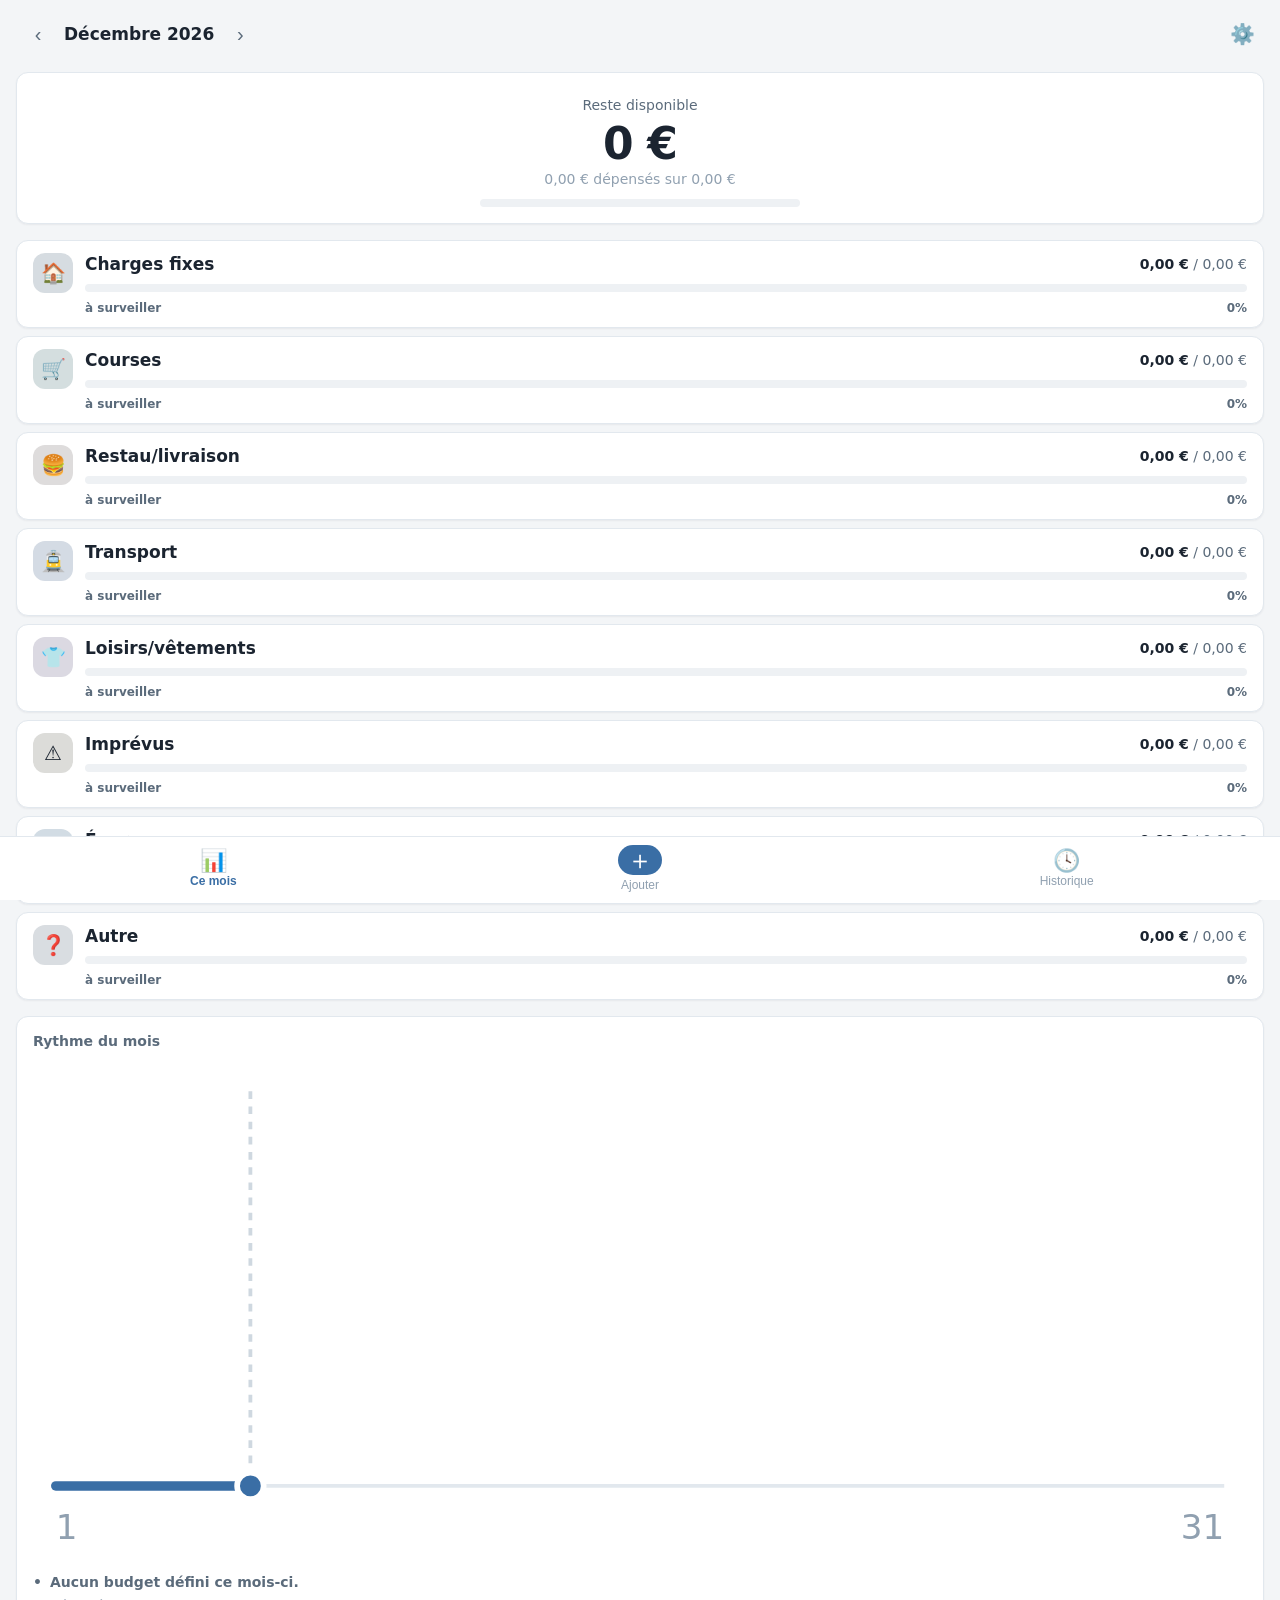
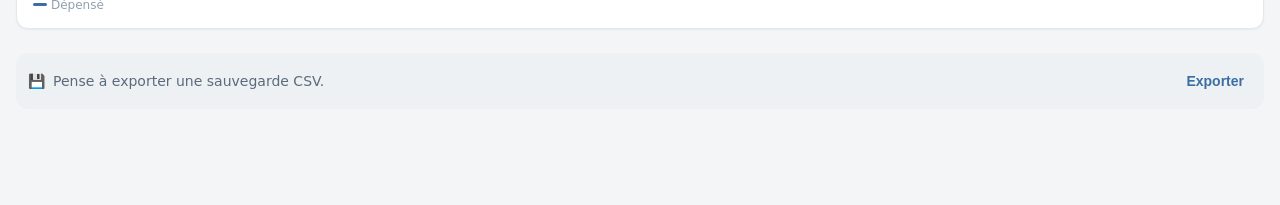
==== index.html @ 57d8dc17 "Comptes Clairs — PWA de budget (vanilla, zéro dépendance, hors ligne) Co-Authored-By: Claude Opus 4." ====
<!doctype html>
<html lang="fr">
<head>
  <meta charset="utf-8">
  <title>Comptes Clairs</title>

  <!-- viewport-fit=cover : nécessaire pour que env(safe-area-inset-*) soit
       renseigné sous l'encoche et la barre home de l'iPhone 14.
       user-scalable=no + font-size:16px sur les inputs : évite le zoom auto. -->
  <meta name="viewport"
        content="width=device-width, initial-scale=1, viewport-fit=cover, user-scalable=no">

  <!-- Safari iOS ignore une partie du manifeste et exige encore ses balises. -->
  <meta name="apple-mobile-web-app-capable" content="yes">
  <meta name="apple-mobile-web-app-status-bar-style" content="default">
  <meta name="apple-mobile-web-app-title" content="Comptes Clairs">
  <meta name="mobile-web-app-capable" content="yes">
  <meta name="theme-color" content="#f3f5f7" media="(prefers-color-scheme: light)">
  <meta name="theme-color" content="#10151b" media="(prefers-color-scheme: dark)">
  <meta name="description" content="Suivi de budget personnel, hors ligne.">

  <link rel="manifest" href="./manifest.json">
  <link rel="apple-touch-icon" href="./icons/icon-180.png">
  <link rel="icon" href="./icons/icon-192.png">

  <link rel="stylesheet" href="./css/tokens.css">
  <link rel="stylesheet" href="./css/app.css">
</head>
<body>
  <div class="app">
    <!-- Une seule zone de vue, re-rendue à chaque changement d'onglet. -->
    <main id="view" class="view" role="main"></main>

    <!-- Barre d'onglets inférieure. -->
    <nav class="tabbar" role="tablist" aria-label="Navigation principale">
      <button data-route="month" role="tab" aria-current="true">
        <span class="ico" aria-hidden="true">📊</span>
        <span>Ce mois</span>
      </button>
      <button class="tab-add" data-route="add" role="tab" aria-current="false">
        <span class="ico" aria-hidden="true">＋</span>
        <span>Ajouter</span>
      </button>
      <button data-route="history" role="tab" aria-current="false">
        <span class="ico" aria-hidden="true">🕓</span>
        <span>Historique</span>
      </button>
    </nav>
  </div>

  <!-- Toast (confirmations, apprentissage de libellés). -->
  <div id="toast" class="toast" role="status" aria-live="polite"></div>

  <!-- Flash de confirmation après enregistrement. -->
  <div id="saved-flash" class="saved-flash" aria-hidden="true">
    <div class="check">✓</div>
  </div>

  <!-- Feuille modale générique (confirmations, édition). -->
  <div id="sheet-backdrop" class="sheet-backdrop" hidden>
    <div id="sheet" class="sheet" role="dialog" aria-modal="true"></div>
  </div>

  <script type="module" src="./js/main.js"></script>
</body>
</html>
---- css/tokens.css ----
/* tokens.css — toutes les couleurs, espacements et réglages typo.
 *
 * Direction visuelle : « Encre + bleu acier ». Sobriété d'une app bancaire
 * nordique — beaucoup de blanc, la couleur réservée au signal.
 *
 * RÈGLE : l'accent (bleu acier) sert l'interface. Le vert / orange / rouge
 * sont RÉSERVÉS aux états de budget. Changer de palette = éditer ce fichier.
 */

:root {
  /* — Neutres (mode clair) — */
  --bg: #f3f5f7;
  --surface: #ffffff;
  --surface-2: #eef1f4;
  --text: #1b2430; /* encre */
  --text-muted: #5b6b7b;
  --text-faint: #90a0b0;
  --border: #e2e8ee;
  --border-strong: #cfd8e0;

  /* — Accent : bleu acier désaturé (ni vert ni rouge ni orange) — */
  --accent: #3a6ea5;
  --accent-strong: #2f5c8a;
  --accent-soft: #e7eef6;
  --on-accent: #ffffff;

  /* — États de budget (toujours accompagnés d'un texte/icône) — */
  --state-green: #2e9e6b;
  --state-green-bg: #e7f4ee;
  --state-neutral: #5b6b7b;
  --state-neutral-bg: #eef1f4;
  --state-orange: #e08a00;
  --state-orange-bg: #fdf1de;
  --state-red: #d64545;
  --state-red-bg: #fbe9e9;

  /* — Espacements : multiples de 8 (avec demi-pas 4 et 12) — */
  --sp-1: 4px;
  --sp-2: 8px;
  --sp-3: 12px;
  --sp-4: 16px;
  --sp-5: 24px;
  --sp-6: 32px;
  --sp-8: 48px;

  /* — Rayons — */
  --radius-sm: 8px;
  --radius: 12px;
  --radius-lg: 16px;
  --radius-pill: 999px;

  /* — Ombres : très légères — */
  --shadow-1: 0 1px 2px rgba(27, 36, 48, 0.06);
  --shadow-2: 0 4px 16px rgba(27, 36, 48, 0.10);

  /* — Typographie — */
  --font: -apple-system, BlinkMacSystemFont, "SF Pro", "SF Pro Text",
    system-ui, "Segoe UI", Roboto, sans-serif;
  --fs-hero: 44px; /* le « reste disponible » */
  --fs-xl: 28px;
  --fs-lg: 20px;
  --fs-md: 17px;
  --fs-base: 16px; /* ne jamais descendre en dessous sur un input (zoom iOS) */
  --fs-sm: 14px;
  --fs-xs: 12px;

  /* — Cibles tactiles — */
  --touch: 44px;

  /* — Barre d'onglets — */
  --tabbar-h: 64px;

  color-scheme: light dark;
}

@media (prefers-color-scheme: dark) {
  :root {
    --bg: #10151b;
    --surface: #1a2029;
    --surface-2: #232b36;
    --text: #e7ecf2;
    --text-muted: #9fb0c0;
    --text-faint: #6b7c8c;
    --border: #2b3543;
    --border-strong: #3a4655;

    --accent: #6ea3d4;
    --accent-strong: #86b4de;
    --accent-soft: #1f2d3d;
    --on-accent: #0f1620;

    --state-green: #4ecb92;
    --state-green-bg: #16302a;
    --state-neutral: #9fb0c0;
    --state-neutral-bg: #232b36;
    --state-orange: #f0a838;
    --state-orange-bg: #33280f;
    --state-red: #f06a6a;
    --state-red-bg: #351d1d;

    --shadow-1: 0 1px 2px rgba(0, 0, 0, 0.3);
    --shadow-2: 0 4px 16px rgba(0, 0, 0, 0.4);
  }
}
---- css/app.css ----
/* app.css — mise en page et composants. Voir tokens.css pour les variables. */

* {
  box-sizing: border-box;
}

html,
body {
  margin: 0;
  padding: 0;
}

body {
  font-family: var(--font);
  font-size: var(--fs-base);
  color: var(--text);
  background: var(--bg);
  -webkit-font-smoothing: antialiased;
  text-rendering: optimizeLegibility;
  /* Empêche le rebond de scroll global ; chaque vue scrolle en interne. */
  overscroll-behavior-y: none;
}

/* Coupe la surbrillance bleue au tap sur iOS. */
button,
a,
.tap {
  -webkit-tap-highlight-color: transparent;
}

/* ------------------------------------------------------------------ Shell */

.app {
  min-height: 100vh;
  min-height: 100dvh;
  display: flex;
  flex-direction: column;
}

/* Zone scrollable des vues. Padding bas = hauteur tab bar + safe area. */
.view {
  flex: 1;
  overflow-y: auto;
  -webkit-overflow-scrolling: touch;
  padding: var(--sp-4);
  padding-top: calc(var(--sp-3) + env(safe-area-inset-top));
  padding-bottom: calc(var(--tabbar-h) + var(--sp-6) + env(safe-area-inset-bottom));
}

.view[hidden] {
  display: none;
}

/* -------------------------------------------------------------- Barre bas */

.tabbar {
  position: fixed;
  bottom: 0;
  left: 0;
  right: 0;
  height: calc(var(--tabbar-h) + env(safe-area-inset-bottom));
  padding-bottom: env(safe-area-inset-bottom);
  display: flex;
  background: var(--surface);
  border-top: 1px solid var(--border);
  z-index: 20;
}

.tabbar button {
  flex: 1;
  min-height: var(--touch);
  border: none;
  background: none;
  color: var(--text-faint);
  font-size: var(--fs-xs);
  display: flex;
  flex-direction: column;
  align-items: center;
  justify-content: center;
  gap: 2px;
  cursor: pointer;
  padding: var(--sp-2) 0;
}

.tabbar button .ico {
  font-size: 22px;
  line-height: 1;
}

.tabbar button[aria-current="true"] {
  color: var(--accent);
  font-weight: 600;
}

/* Le bouton central « Ajouter » se démarque légèrement. */
.tabbar button.tab-add .ico {
  width: 44px;
  height: 44px;
  border-radius: var(--radius-pill);
  background: var(--accent);
  color: var(--on-accent);
  display: flex;
  align-items: center;
  justify-content: center;
  font-size: 26px;
  margin-bottom: 1px;
}

/* --------------------------------------------------------------- En-têtes */

.screen-head {
  display: flex;
  align-items: center;
  justify-content: space-between;
  gap: var(--sp-3);
  margin-bottom: var(--sp-4);
}

.screen-head h1 {
  font-size: var(--fs-lg);
  font-weight: 700;
  margin: 0;
}

.month-nav {
  display: flex;
  align-items: center;
  gap: var(--sp-1);
}

.month-nav .label {
  font-size: var(--fs-md);
  font-weight: 600;
  min-width: 9.5ch;
  text-align: center;
  text-transform: capitalize;
}

.icon-btn {
  width: var(--touch);
  height: var(--touch);
  border-radius: var(--radius);
  border: none;
  background: none;
  color: var(--text-muted);
  font-size: 20px;
  display: inline-flex;
  align-items: center;
  justify-content: center;
  cursor: pointer;
}

.icon-btn:active {
  background: var(--surface-2);
}

/* ------------------------------------------------------------- Composants */

.card {
  background: var(--surface);
  border: 1px solid var(--border);
  border-radius: var(--radius);
  box-shadow: var(--shadow-1);
}

/* Bandeau d'alerte prioritaire (Restau/livraison). */
.alert-banner {
  display: flex;
  align-items: center;
  gap: var(--sp-3);
  padding: var(--sp-3) var(--sp-4);
  border-radius: var(--radius);
  background: var(--state-orange-bg);
  color: var(--state-orange);
  border: 1px solid color-mix(in srgb, var(--state-orange) 30%, transparent);
  margin-bottom: var(--sp-4);
  font-size: var(--fs-sm);
  font-weight: 600;
}

.alert-banner.is-red {
  background: var(--state-red-bg);
  color: var(--state-red);
  border-color: color-mix(in srgb, var(--state-red) 30%, transparent);
}

.alert-banner .ico {
  font-size: 20px;
}

/* Rappel discret de sauvegarde. */
.backup-nudge {
  display: flex;
  align-items: center;
  gap: var(--sp-2);
  margin-top: var(--sp-5);
  padding: var(--sp-3);
  border-radius: var(--radius);
  background: var(--surface-2);
  color: var(--text-muted);
  font-size: var(--fs-sm);
}

.backup-nudge button {
  margin-left: auto;
  background: none;
  border: none;
  color: var(--accent);
  font-weight: 600;
  font-size: var(--fs-sm);
  cursor: pointer;
  padding: var(--sp-2);
}

/* --------------------------------------------------- « Reste disponible » */

.remaining {
  text-align: center;
  padding: var(--sp-5) var(--sp-4) var(--sp-4);
  margin-bottom: var(--sp-4);
}

.remaining .caption {
  font-size: var(--fs-sm);
  color: var(--text-muted);
  font-weight: 500;
}

.remaining .amount {
  font-size: var(--fs-hero);
  font-weight: 800;
  letter-spacing: -0.02em;
  line-height: 1.05;
  margin: var(--sp-2) 0 var(--sp-1);
}

.remaining .amount.is-negative {
  color: var(--state-red);
}

.remaining .sub {
  font-size: var(--fs-sm);
  color: var(--text-faint);
}

/* Barre de progression globale. */
.global-progress {
  margin: var(--sp-3) auto 0;
  max-width: 320px;
}

/* ---------------------------------------------------------- Barres génér. */

.bar {
  height: 8px;
  border-radius: var(--radius-pill);
  background: var(--surface-2);
  overflow: hidden;
}

.bar > span {
  display: block;
  height: 100%;
  border-radius: inherit;
  background: var(--accent);
  transition: width 0.3s ease;
}

/* Couleurs d'état appliquées à la barre + aux textes. */
.state-green { color: var(--state-green); }
.state-neutral { color: var(--state-neutral); }
.state-orange { color: var(--state-orange); }
.state-red { color: var(--state-red); }

.bar.state-green > span { background: var(--state-green); }
.bar.state-neutral > span { background: var(--state-neutral); }
.bar.state-orange > span { background: var(--state-orange); }
.bar.state-red > span { background: var(--state-red); }

/* ------------------------------------------------------- Cartes catégorie */

.cat-list {
  display: flex;
  flex-direction: column;
  gap: var(--sp-2);
}

.cat-card {
  display: grid;
  grid-template-columns: auto 1fr auto;
  grid-template-rows: auto auto;
  column-gap: var(--sp-3);
  row-gap: var(--sp-2);
  align-items: center;
  padding: var(--sp-3) var(--sp-4);
}

.cat-card .cat-icon {
  grid-row: 1 / 3;
  width: 40px;
  height: 40px;
  border-radius: var(--radius);
  display: flex;
  align-items: center;
  justify-content: center;
  font-size: 20px;
  background: var(--surface-2);
}

.cat-card .cat-name {
  font-weight: 600;
  font-size: var(--fs-md);
}

.cat-card .cat-figures {
  justify-self: end;
  text-align: right;
  font-size: var(--fs-sm);
  color: var(--text-muted);
  font-variant-numeric: tabular-nums;
}

.cat-card .cat-figures strong {
  color: var(--text);
  font-weight: 700;
}

.cat-card .bar {
  grid-column: 2 / 4;
}

.cat-card .cat-status {
  grid-column: 2 / 4;
  font-size: var(--fs-xs);
  font-weight: 600;
  display: flex;
  justify-content: space-between;
  gap: var(--sp-2);
}

.cat-card .cat-over {
  font-weight: 700;
}

/* ------------------------------------------------------------ Formulaires */

.field {
  margin-bottom: var(--sp-4);
}

.field > label {
  display: block;
  font-size: var(--fs-sm);
  font-weight: 600;
  color: var(--text-muted);
  margin-bottom: var(--sp-2);
}

/* font-size >= 16px OBLIGATOIRE, sinon iOS zoome au focus. */
input[type="text"],
input[type="number"],
input[type="date"],
input[type="search"],
textarea,
select {
  width: 100%;
  font-family: inherit;
  font-size: var(--fs-base);
  color: var(--text);
  background: var(--surface);
  border: 1px solid var(--border-strong);
  border-radius: var(--radius);
  padding: var(--sp-3) var(--sp-4);
  min-height: var(--touch);
  -webkit-appearance: none;
  appearance: none;
}

input:focus,
textarea:focus,
select:focus {
  outline: none;
  border-color: var(--accent);
  box-shadow: 0 0 0 3px var(--accent-soft);
}

textarea {
  min-height: 72px;
  resize: vertical;
}

/* Le montant, très gros. */
.amount-input {
  font-size: 40px !important;
  font-weight: 800;
  text-align: center;
  letter-spacing: -0.01em;
  padding: var(--sp-4) !important;
}

.input-suffix {
  position: relative;
}

.input-suffix::after {
  content: "€";
  position: absolute;
  right: var(--sp-4);
  top: 50%;
  transform: translateY(-50%);
  color: var(--text-faint);
  font-size: 24px;
  font-weight: 700;
  pointer-events: none;
}

/* Suggestions de commerçants. */
.suggestions {
  list-style: none;
  margin: var(--sp-2) 0 0;
  padding: 0;
  border: 1px solid var(--border);
  border-radius: var(--radius);
  overflow: hidden;
  background: var(--surface);
}

.suggestions:empty {
  display: none;
}

.suggestions li {
  display: flex;
  align-items: center;
  gap: var(--sp-3);
  padding: var(--sp-3) var(--sp-4);
  min-height: var(--touch);
  border-bottom: 1px solid var(--border);
  cursor: pointer;
}

.suggestions li:last-child {
  border-bottom: none;
}

.suggestions li:active {
  background: var(--surface-2);
}

.suggestions .s-name {
  font-weight: 600;
}

.suggestions .s-meta {
  margin-left: auto;
  font-size: var(--fs-sm);
  color: var(--text-faint);
  font-variant-numeric: tabular-nums;
}

/* Rangée d'icônes de catégorie (sélecteur). */
.cat-picker {
  display: flex;
  gap: var(--sp-2);
  overflow-x: auto;
  -webkit-overflow-scrolling: touch;
  padding-bottom: var(--sp-1);
  scrollbar-width: none;
}

.cat-picker::-webkit-scrollbar {
  display: none;
}

.cat-picker button {
  flex: 0 0 auto;
  width: 56px;
  min-height: 64px;
  border: 1px solid var(--border);
  border-radius: var(--radius);
  background: var(--surface);
  display: flex;
  flex-direction: column;
  align-items: center;
  justify-content: center;
  gap: 2px;
  cursor: pointer;
  padding: var(--sp-2) var(--sp-1);
}

.cat-picker button .ico {
  font-size: 22px;
}

.cat-picker button .name {
  font-size: 9px;
  color: var(--text-faint);
  text-align: center;
  line-height: 1.1;
  max-width: 100%;
  overflow: hidden;
  text-overflow: ellipsis;
  white-space: nowrap;
}

.cat-picker button[aria-pressed="true"] {
  border-color: var(--accent);
  background: var(--accent-soft);
}

.cat-picker button[aria-pressed="true"] .name {
  color: var(--accent);
  font-weight: 600;
}

/* ---------------------------------------------------------------- Boutons */

.btn {
  display: inline-flex;
  align-items: center;
  justify-content: center;
  gap: var(--sp-2);
  min-height: var(--touch);
  padding: var(--sp-3) var(--sp-5);
  border-radius: var(--radius);
  border: 1px solid transparent;
  font-family: inherit;
  font-size: var(--fs-md);
  font-weight: 600;
  cursor: pointer;
}

.btn-primary {
  background: var(--accent);
  color: var(--on-accent);
}

.btn-primary:active {
  background: var(--accent-strong);
}

.btn-block {
  width: 100%;
}

.btn-secondary {
  background: var(--surface);
  color: var(--text);
  border-color: var(--border-strong);
}

.btn-ghost {
  background: none;
  color: var(--accent);
}

.btn-danger {
  background: var(--state-red-bg);
  color: var(--state-red);
}

.btn-lg {
  font-size: var(--fs-lg);
  min-height: 56px;
}

/* -------------------------------------------------------------- Historique */

.day-group {
  margin-bottom: var(--sp-4);
}

.day-head {
  display: flex;
  justify-content: space-between;
  align-items: baseline;
  padding: 0 var(--sp-1) var(--sp-2);
  position: sticky;
  top: 0;
  background: var(--bg);
  z-index: 1;
}

.day-head .day-label {
  font-size: var(--fs-sm);
  font-weight: 700;
  color: var(--text);
  text-transform: capitalize;
}

.day-head .day-total {
  font-size: var(--fs-sm);
  font-weight: 600;
  color: var(--text-muted);
  font-variant-numeric: tabular-nums;
}

/* Ligne de dépense avec balayage pour supprimer. */
.exp-row {
  position: relative;
  overflow: hidden;
  border-radius: var(--radius);
  margin-bottom: var(--sp-2);
}

.exp-row .exp-delete {
  position: absolute;
  inset: 0 0 0 auto;
  width: 88px;
  background: var(--state-red);
  color: #fff;
  border: none;
  font-weight: 700;
  font-size: var(--fs-sm);
  display: flex;
  align-items: center;
  justify-content: center;
  cursor: pointer;
}

.exp-row .exp-body {
  position: relative;
  display: flex;
  align-items: center;
  gap: var(--sp-3);
  padding: var(--sp-3) var(--sp-4);
  background: var(--surface);
  border: 1px solid var(--border);
  border-radius: var(--radius);
  min-height: 60px;
  transition: transform 0.2s ease;
  touch-action: pan-y;
}

.exp-row.swiped .exp-body {
  transform: translateX(-88px);
}

.exp-row .exp-icon {
  width: 36px;
  height: 36px;
  border-radius: var(--radius-sm);
  background: var(--surface-2);
  display: flex;
  align-items: center;
  justify-content: center;
  font-size: 18px;
  flex: 0 0 auto;
}

.exp-row .exp-main {
  min-width: 0;
  flex: 1;
}

.exp-row .exp-label {
  font-weight: 600;
  white-space: nowrap;
  overflow: hidden;
  text-overflow: ellipsis;
}

.exp-row .exp-sub {
  font-size: var(--fs-xs);
  color: var(--text-faint);
}

.exp-row .exp-amount {
  font-weight: 700;
  font-variant-numeric: tabular-nums;
  white-space: nowrap;
}

/* Barre de filtres. */
.filters {
  display: flex;
  gap: var(--sp-2);
  margin-bottom: var(--sp-4);
  flex-wrap: wrap;
}

.filters input[type="search"] {
  flex: 1 1 100%;
}

.filters select {
  flex: 1;
  min-width: 0;
}

/* ---------------------------------------------------------------- Réglages */

.settings-section {
  margin-bottom: var(--sp-6);
}

.settings-section > h2 {
  font-size: var(--fs-sm);
  font-weight: 700;
  text-transform: uppercase;
  letter-spacing: 0.04em;
  color: var(--text-faint);
  margin: 0 0 var(--sp-2) var(--sp-1);
}

.list-row {
  display: flex;
  align-items: center;
  gap: var(--sp-3);
  padding: var(--sp-3) var(--sp-4);
  background: var(--surface);
  border: 1px solid var(--border);
  min-height: var(--touch);
}

.list-row:first-of-type {
  border-radius: var(--radius) var(--radius) 0 0;
}

.list-row:last-of-type {
  border-radius: 0 0 var(--radius) var(--radius);
}

.list-row:only-of-type {
  border-radius: var(--radius);
}

.list-row + .list-row {
  border-top: none;
}

.list-row .row-label {
  flex: 1;
  font-weight: 500;
}

.list-row .row-icon {
  font-size: 18px;
}

.list-row input {
  max-width: 42%;
  text-align: right;
}

.list-row .archived-tag {
  font-size: var(--fs-xs);
  color: var(--text-faint);
}

.muted {
  color: var(--text-muted);
  font-size: var(--fs-sm);
}

.center {
  text-align: center;
}

.mt-4 { margin-top: var(--sp-4); }
.mb-4 { margin-bottom: var(--sp-4); }

.stack > * + * {
  margin-top: var(--sp-2);
}

/* ---------------------------------------------------- Graphe mensuel ------ */

.spend-chart {
  padding: var(--sp-4);
  margin-top: var(--sp-4);
}

.spend-chart .chart-title {
  font-size: var(--fs-sm);
  font-weight: 600;
  color: var(--text-muted);
  margin-bottom: var(--sp-3);
}

.spend-chart svg {
  display: block;
  width: 100%;
  height: auto;
}

.spend-chart .chart-caption {
  margin-top: var(--sp-3);
  font-size: var(--fs-sm);
  font-weight: 600;
  display: flex;
  align-items: center;
  gap: var(--sp-2);
}

.spend-chart .chart-legend {
  display: flex;
  gap: var(--sp-4);
  margin-top: var(--sp-2);
  font-size: var(--fs-xs);
  color: var(--text-faint);
}

.spend-chart .chart-legend span {
  display: inline-flex;
  align-items: center;
  gap: var(--sp-1);
}

.spend-chart .swatch {
  width: 14px;
  height: 3px;
  border-radius: 2px;
  display: inline-block;
}

/* --------------------------------------------------------------- Toast --- */

.toast {
  position: fixed;
  left: 50%;
  bottom: calc(var(--tabbar-h) + var(--sp-4) + env(safe-area-inset-bottom));
  transform: translateX(-50%) translateY(20px);
  background: var(--text);
  color: var(--bg);
  padding: var(--sp-3) var(--sp-5);
  border-radius: var(--radius-pill);
  font-size: var(--fs-sm);
  font-weight: 600;
  box-shadow: var(--shadow-2);
  opacity: 0;
  pointer-events: none;
  transition: opacity 0.2s ease, transform 0.2s ease;
  z-index: 40;
  display: flex;
  align-items: center;
  gap: var(--sp-2);
  max-width: 90vw;
}

.toast.show {
  opacity: 1;
  transform: translateX(-50%) translateY(0);
}

.toast button {
  background: none;
  border: none;
  color: var(--accent-strong);
  font-weight: 700;
  font-size: var(--fs-sm);
  cursor: pointer;
  padding: 0 var(--sp-1);
}

@media (prefers-color-scheme: dark) {
  .toast button { color: var(--accent); }
}

/* ---------------------------------------------------------------- Modale --- */

.sheet-backdrop {
  position: fixed;
  inset: 0;
  background: rgba(0, 0, 0, 0.4);
  z-index: 50;
  display: flex;
  align-items: flex-end;
}

.sheet-backdrop[hidden] {
  display: none;
}

.sheet {
  background: var(--surface);
  width: 100%;
  border-radius: var(--radius-lg) var(--radius-lg) 0 0;
  padding: var(--sp-5) var(--sp-4);
  padding-bottom: calc(var(--sp-5) + env(safe-area-inset-bottom));
  box-shadow: var(--shadow-2);
  max-height: 85dvh;
  overflow-y: auto;
}

.sheet h2 {
  margin: 0 0 var(--sp-4);
  font-size: var(--fs-lg);
}

.sheet-actions {
  display: flex;
  gap: var(--sp-2);
  margin-top: var(--sp-4);
}

.sheet-actions .btn {
  flex: 1;
}

/* Confirmation visuelle après enregistrement (flash). */
.saved-flash {
  position: fixed;
  inset: 0;
  display: flex;
  align-items: center;
  justify-content: center;
  z-index: 45;
  pointer-events: none;
}

.saved-flash .check {
  width: 96px;
  height: 96px;
  border-radius: 50%;
  background: var(--state-green);
  color: #fff;
  display: flex;
  align-items: center;
  justify-content: center;
  font-size: 52px;
  opacity: 0;
  transform: scale(0.6);
}

.saved-flash.show .check {
  animation: pop 0.6s ease forwards;
}

@keyframes pop {
  0% { opacity: 0; transform: scale(0.6); }
  30% { opacity: 1; transform: scale(1); }
  70% { opacity: 1; transform: scale(1); }
  100% { opacity: 0; transform: scale(1); }
}

.empty {
  text-align: center;
  color: var(--text-faint);
  padding: var(--sp-8) var(--sp-4);
}

.empty .emoji {
  font-size: 40px;
  display: block;
  margin-bottom: var(--sp-3);
}

/* Respecter la préférence de mouvement réduit. */
@media (prefers-reduced-motion: reduce) {
  * {
    animation-duration: 0.001ms !important;
    animation-iteration-count: 1 !important;
    transition-duration: 0.001ms !important;
  }
}
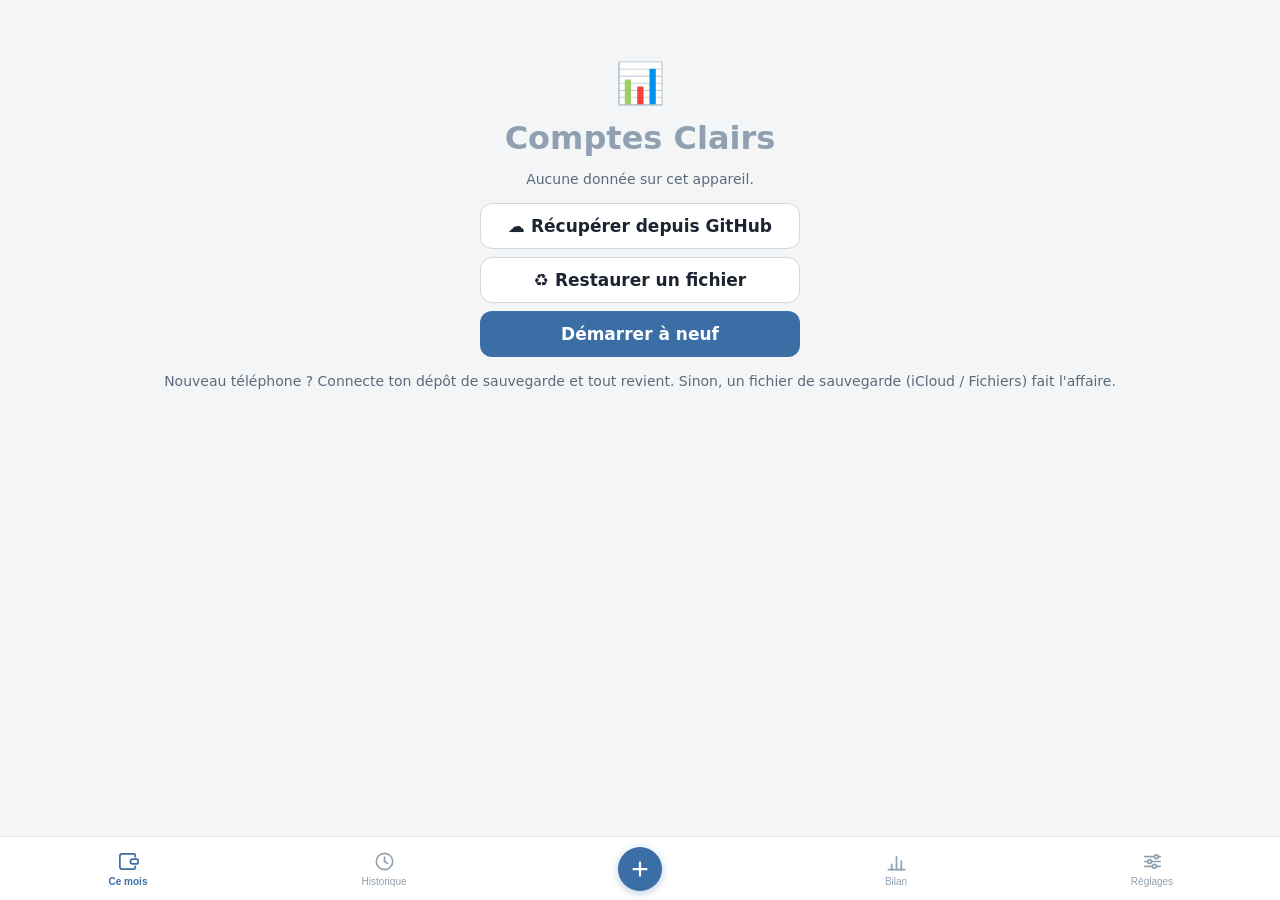
==== commit 34762a5f: "Menu en SVG, barre d'onglets à 5 entrées Les icônes du menu passent en SVG inline : elles héritent d" ====
--- a/index.html
+++ b/index.html
@@ -31,19 +31,66 @@
     <!-- Une seule zone de vue, re-rendue à chaque changement d'onglet. -->
     <main id="view" class="view" role="main"></main>
 
-    <!-- Barre d'onglets inférieure. -->
+    <!-- Barre d'onglets inférieure.
+         Icônes en SVG inline : elles héritent de currentColor (donc de l'état
+         actif et du thème sombre), restent nettes à toute densité d'écran, et
+         ne dépendent pas du rendu d'emoji du système.
+         Les emoji restent en revanche pour les catégories : ce sont des
+         données, éditables par l'utilisateur.
+         L'ordre place « ＋ » au centre exact des 5 entrées. -->
     <nav class="tabbar" role="tablist" aria-label="Navigation principale">
       <button data-route="month" role="tab" aria-current="true">
-        <span class="ico" aria-hidden="true">📊</span>
+        <span class="ico" aria-hidden="true">
+          <svg viewBox="0 0 24 24" fill="none" stroke="currentColor" stroke-width="1.75"
+               stroke-linecap="round" stroke-linejoin="round" focusable="false">
+            <path d="M19 7V5.5A1.5 1.5 0 0 0 17.5 4H5.5A2.5 2.5 0 0 0 3 6.5v11A2.5 2.5 0 0 0 5.5 20h12a1.5 1.5 0 0 0 1.5-1.5V17"/>
+            <path d="M21 9.5h-4.5a2.5 2.5 0 0 0 0 5H21a1 1 0 0 0 1-1v-3a1 1 0 0 0-1-1z"/>
+          </svg>
+        </span>
         <span>Ce mois</span>
       </button>
-      <button class="tab-add" data-route="add" role="tab" aria-current="false">
-        <span class="ico" aria-hidden="true">＋</span>
-        <span>Ajouter</span>
+      <button data-route="history" role="tab" aria-current="false">
+        <span class="ico" aria-hidden="true">
+          <svg viewBox="0 0 24 24" fill="none" stroke="currentColor" stroke-width="1.75"
+               stroke-linecap="round" stroke-linejoin="round" focusable="false">
+            <circle cx="12" cy="12" r="8.5"/>
+            <path d="M12 7.5V12l3 1.8"/>
+          </svg>
+        </span>
+        <span>Historique</span>
       </button>
-      <button data-route="history" role="tab" aria-current="false">
-        <span class="ico" aria-hidden="true">🕓</span>
-        <span>Historique</span>
+      <!-- Pas de libellé : le « + » se lit seul, et la pastille de 44 px tient
+           alors dans la hauteur de barre sans rogner les autres onglets. -->
+      <button class="tab-add" data-route="add" role="tab" aria-current="false"
+              aria-label="Ajouter une opération">
+        <span class="ico" aria-hidden="true">
+          <svg viewBox="0 0 24 24" fill="none" stroke="currentColor" stroke-width="2.25"
+               stroke-linecap="round" focusable="false">
+            <path d="M12 5.5v13M5.5 12h13"/>
+          </svg>
+        </span>
+      </button>
+      <button data-route="bilan" role="tab" aria-current="false">
+        <span class="ico" aria-hidden="true">
+          <svg viewBox="0 0 24 24" fill="none" stroke="currentColor" stroke-width="1.75"
+               stroke-linecap="round" stroke-linejoin="round" focusable="false">
+            <path d="M3.5 20.5h17"/>
+            <path d="M7 20.5v-5.5M12 20.5V7M17 20.5v-9"/>
+          </svg>
+        </span>
+        <span>Bilan</span>
+      </button>
+      <button data-route="settings" role="tab" aria-current="false">
+        <span class="ico" aria-hidden="true">
+          <svg viewBox="0 0 24 24" fill="none" stroke="currentColor" stroke-width="1.75"
+               stroke-linecap="round" stroke-linejoin="round" focusable="false">
+            <path d="M4 7h10M18 7h2M4 12h3M11 12h9M4 17h8M16 17h4"/>
+            <circle cx="16" cy="7" r="2"/>
+            <circle cx="9" cy="12" r="2"/>
+            <circle cx="14" cy="17" r="2"/>
+          </svg>
+        </span>
+        <span>Réglages</span>
       </button>
     </nav>
   </div>
--- a/css/app.css
+++ b/css/app.css
@@ -66,25 +66,38 @@
   z-index: 20;
 }
 
+/* 5 entrées sur les 390 pt de large d'un iPhone 14 : ~78 pt chacune. Le
+ * libellé descend à 10 px et ne se coupe jamais — « Historique » y tient. */
 .tabbar button {
   flex: 1;
+  min-width: 0;
   min-height: var(--touch);
   border: none;
   background: none;
   color: var(--text-faint);
-  font-size: var(--fs-xs);
+  font-size: 10px;
+  line-height: 1.2;
+  white-space: nowrap;
   display: flex;
   flex-direction: column;
   align-items: center;
   justify-content: center;
-  gap: 2px;
+  gap: 3px;
   cursor: pointer;
-  padding: var(--sp-2) 0;
+  padding: var(--sp-2) 2px;
+  -webkit-tap-highlight-color: transparent;
 }
 
 .tabbar button .ico {
-  font-size: 22px;
-  line-height: 1;
+  line-height: 0;
+}
+
+/* Les SVG héritent de currentColor : l'état actif et le thème sombre sont
+ * gérés par la seule couleur du bouton. */
+.tabbar button .ico svg {
+  width: 23px;
+  height: 23px;
+  display: block;
 }
 
 .tabbar button[aria-current="true"] {
@@ -92,7 +105,8 @@
   font-weight: 600;
 }
 
-/* Le bouton central « Ajouter » se démarque légèrement. */
+/* Le bouton central « Ajouter » se démarque. Sans libellé, la pastille de
+ * 44 px (cible tactile recommandée) tient dans la hauteur de barre. */
 .tabbar button.tab-add .ico {
   width: 44px;
   height: 44px;
@@ -102,8 +116,22 @@
   display: flex;
   align-items: center;
   justify-content: center;
-  font-size: 26px;
-  margin-bottom: 1px;
+  box-shadow: 0 2px 8px color-mix(in srgb, var(--accent) 35%, transparent);
+}
+
+.tabbar button.tab-add .ico svg {
+  width: 24px;
+  height: 24px;
+}
+
+.tabbar button.tab-add:active .ico {
+  transform: scale(0.94);
+}
+
+/* Le pictogramme reste blanc sur l'accent même quand l'onglet est actif. */
+.tabbar button.tab-add[aria-current="true"] .ico {
+  background: var(--accent-strong);
+  color: var(--on-accent);
 }
 
 /* --------------------------------------------------------------- En-têtes */
@@ -247,6 +275,110 @@
 .global-progress {
   margin: var(--sp-3) auto 0;
   max-width: 320px;
+}
+
+/* ------------------------------------------------------- Plan du mois ----- */
+/* Une seule barre = tout le revenu, découpé en trois. Les largeurs somment à
+ * 100 % (garanti côté JS par planMonth), donc la barre se lit comme une
+ * répartition, pas comme une jauge de remplissage.
+ *
+ * Couleurs : l'accent porte l'interface (dépensé / reste). Le vert est ici
+ * légitime malgré la règle « couleur = état de budget » — l'épargne EST un
+ * état d'objectif, et son segment rétrécit quand on mord dessus. Il reste
+ * toujours accompagné du mot « Épargne » dans la légende. */
+
+.plan-card {
+  padding-bottom: var(--sp-4);
+}
+
+.plan-bar {
+  display: flex;
+  height: 12px;
+  border-radius: var(--radius-pill);
+  overflow: hidden;
+  background: var(--surface-2);
+  margin: var(--sp-4) auto var(--sp-3);
+  max-width: 320px;
+}
+
+.plan-bar .seg {
+  height: 100%;
+  transition: width 0.3s ease;
+}
+
+/* Un liseré entre segments : deux teintes proches restent séparables. */
+.plan-bar .seg + .seg {
+  box-shadow: inset 1px 0 0 var(--surface);
+}
+
+/* Charges fixes : même famille que « dépensé » (c'est de l'argent sorti) mais
+ * plus sombre — elles ne se décident pas au jour le jour. */
+.seg-fixed { background: var(--accent-strong); }
+.seg-spent { background: var(--accent); }
+.seg-left { background: color-mix(in srgb, var(--accent) 26%, var(--surface-2)); }
+.seg-savings { background: var(--state-green); }
+
+.plan-legend {
+  display: flex;
+  justify-content: center;
+  flex-wrap: wrap;
+  gap: var(--sp-1) var(--sp-4);
+  list-style: none;
+  margin: 0;
+  padding: 0;
+  font-size: var(--fs-xs);
+  color: var(--text-muted);
+}
+
+.plan-legend li {
+  display: inline-flex;
+  align-items: center;
+  gap: var(--sp-1);
+}
+
+.plan-legend b {
+  color: var(--text);
+  font-weight: 600;
+  margin-left: var(--sp-1);
+}
+
+.plan-legend .dot {
+  width: 8px;
+  height: 8px;
+  border-radius: 50%;
+  flex: none;
+}
+
+.plan-verdict {
+  display: flex;
+  align-items: center;
+  justify-content: center;
+  gap: var(--sp-2);
+  margin-top: var(--sp-4);
+  font-size: var(--fs-sm);
+  font-weight: 600;
+  text-align: left;
+  line-height: 1.35;
+}
+
+.plan-note {
+  margin-top: var(--sp-3);
+  padding: var(--sp-2) var(--sp-3);
+  border-radius: var(--radius-sm);
+  background: var(--surface-2);
+  color: var(--text-muted);
+  font-size: var(--fs-xs);
+  line-height: 1.45;
+  text-align: left;
+}
+
+.plan-note.state-orange {
+  background: var(--state-orange-bg);
+  color: var(--state-orange);
+}
+
+.plan-note strong {
+  font-weight: 700;
 }
 
 /* ---------------------------------------------------------- Barres génér. */
@@ -743,6 +875,15 @@
   text-align: right;
 }
 
+/* Une case à cocher ne doit pas hériter de la largeur des champs montants. */
+.list-row input[type="checkbox"] {
+  max-width: none;
+  width: 22px;
+  height: 22px;
+  flex: none;
+  accent-color: var(--accent);
+}
+
 .list-row .archived-tag {
   font-size: var(--fs-xs);
   color: var(--text-faint);
@@ -764,6 +905,76 @@
   margin-top: var(--sp-2);
 }
 
+/* ------------------------------------------------ Synchronisation GitHub -- */
+/* Principe : invisible quand tout va bien. La pastille de l'accueil ne
+ * s'affiche que s'il y a quelque chose à savoir (en attente, hors ligne,
+ * erreur, conflit) — un « tout va bien » permanent n'apprend rien. */
+
+.head-right {
+  display: flex;
+  align-items: center;
+  gap: var(--sp-1);
+}
+
+.sync-chip {
+  width: 26px;
+  height: 26px;
+  border-radius: 50%;
+  display: inline-flex;
+  align-items: center;
+  justify-content: center;
+  font-size: var(--fs-xs);
+  font-weight: 700;
+  background: var(--surface-2);
+  color: var(--text-muted);
+  cursor: pointer;
+  flex: none;
+}
+
+.sync-chip.is-syncing { color: var(--accent); }
+.sync-chip.is-offline,
+.sync-chip.is-pending {
+  background: var(--state-neutral-bg);
+  color: var(--state-neutral);
+}
+.sync-chip.is-error,
+.sync-chip.is-conflict {
+  background: var(--state-red-bg);
+  color: var(--state-red);
+}
+
+/* Ligne d'état dans les réglages. */
+.sync-status {
+  display: flex;
+  align-items: center;
+  gap: var(--sp-2);
+  margin-bottom: var(--sp-4);
+  font-size: var(--fs-sm);
+  color: var(--text-muted);
+}
+
+.sync-status .dot {
+  width: 8px;
+  height: 8px;
+  border-radius: 50%;
+  background: var(--text-faint);
+  flex: none;
+}
+
+.sync-status.is-ok .dot,
+.sync-status.is-idle .dot { background: var(--state-green); }
+.sync-status.is-syncing .dot { background: var(--accent); }
+.sync-status.is-pending .dot,
+.sync-status.is-offline .dot { background: var(--state-orange); }
+.sync-status.is-error .dot,
+.sync-status.is-conflict .dot { background: var(--state-red); }
+
+.settings-section details > summary {
+  cursor: pointer;
+  padding: var(--sp-2) 0;
+  font-size: var(--fs-sm);
+}
+
 /* ---------------------------------------------------- Graphe mensuel ------ */
 
 .spend-chart {
@@ -771,7 +982,9 @@
   margin-top: var(--sp-4);
 }
 
-.spend-chart .chart-title {
+/* Titre / légende partagés par le graphe de rythme et l'écran Bilan —
+ * volontairement dégroupés de .spend-chart pour être réutilisables. */
+.chart-title {
   font-size: var(--fs-sm);
   font-weight: 600;
   color: var(--text-muted);
@@ -793,25 +1006,188 @@
   gap: var(--sp-2);
 }
 
-.spend-chart .chart-legend {
-  display: flex;
-  gap: var(--sp-4);
+.chart-legend {
+  display: flex;
+  flex-wrap: wrap;
+  justify-content: center;
+  gap: var(--sp-1) var(--sp-4);
   margin-top: var(--sp-2);
   font-size: var(--fs-xs);
   color: var(--text-faint);
 }
 
-.spend-chart .chart-legend span {
+.chart-legend span {
   display: inline-flex;
   align-items: center;
   gap: var(--sp-1);
 }
 
-.spend-chart .swatch {
+.swatch {
   width: 14px;
   height: 3px;
   border-radius: 2px;
   display: inline-block;
+  flex: none;
+}
+
+/* Repère d'objectif : tireté, pour ne pas se lire comme une série pleine. */
+.swatch-line {
+  height: 0;
+  border-top: 2px dashed var(--text-faint);
+  border-radius: 0;
+}
+
+/* ------------------------------------------------- Dépense ou rentrée ----- */
+
+.kind-toggle {
+  display: flex;
+  gap: 2px;
+  padding: 3px;
+  background: var(--surface-2);
+  border-radius: var(--radius);
+  margin-bottom: var(--sp-4);
+}
+
+.kind-toggle button {
+  flex: 1;
+  min-height: 38px;
+  border: none;
+  border-radius: calc(var(--radius) - 3px);
+  background: none;
+  color: var(--text-muted);
+  font-size: var(--fs-sm);
+  font-weight: 600;
+  cursor: pointer;
+}
+
+.kind-toggle button[aria-pressed="true"] {
+  background: var(--surface);
+  color: var(--text);
+  box-shadow: var(--shadow-1);
+}
+
+/* Une rentrée se lit d'un coup d'œil dans l'historique. */
+.exp-row .exp-amount.is-income {
+  color: var(--state-green);
+}
+
+/* ---------------------------------------------------------------- Bilan --- */
+
+.head-title {
+  font-size: var(--fs-lg);
+  font-weight: 700;
+  margin: 0;
+}
+
+.bilan-card {
+  padding: var(--sp-4);
+}
+
+/* Épargne réalisée : une colonne par mois. Barres verticales plutôt qu'une
+ * courbe — on compare six valeurs discrètes, pas une évolution continue. */
+.savings-bars {
+  display: flex;
+  align-items: flex-end;
+  gap: var(--sp-2);
+  margin-top: var(--sp-2);
+}
+
+.sb-col {
+  flex: 1;
+  min-width: 0;
+  text-align: center;
+}
+
+.sb-track {
+  position: relative;
+  height: 96px;
+  border-radius: var(--radius-sm);
+  background: var(--surface-2);
+  display: flex;
+  align-items: flex-end;
+  overflow: hidden;
+}
+
+.sb-fill {
+  display: block;
+  width: 100%;
+  border-radius: var(--radius-sm) var(--radius-sm) 0 0;
+  transition: height 0.3s ease;
+}
+
+.sb-fill.is-hit { background: var(--state-green); }
+.sb-fill.is-miss { background: var(--accent); }
+.sb-fill.is-neg { background: var(--state-red); }
+
+/* Repère d'objectif, superposé à la barre. */
+.sb-target {
+  position: absolute;
+  left: 0;
+  right: 0;
+  height: 0;
+  border-top: 2px dashed var(--text-faint);
+  z-index: 1;
+}
+
+.sb-label {
+  margin-top: var(--sp-1);
+  font-size: var(--fs-xs);
+  color: var(--text-faint);
+}
+
+.sb-value {
+  font-size: 10px;
+  font-weight: 700;
+  color: var(--text-muted);
+  font-variant-numeric: tabular-nums;
+  overflow: hidden;
+  text-overflow: ellipsis;
+  white-space: nowrap;
+}
+
+/* Comparaison par catégorie. */
+.bilan-list {
+  list-style: none;
+  margin: 0;
+  padding: 0;
+}
+
+.bilan-list li {
+  display: flex;
+  align-items: center;
+  gap: var(--sp-3);
+  padding: var(--sp-3) 0;
+  border-top: 1px solid var(--border);
+}
+
+.bilan-list li:first-child {
+  border-top: none;
+}
+
+.bl-icon {
+  font-size: 18px;
+  flex: none;
+}
+
+.bl-name {
+  flex: 1;
+  min-width: 0;
+  font-size: var(--fs-sm);
+  font-weight: 500;
+}
+
+.bl-amount {
+  font-weight: 700;
+  font-variant-numeric: tabular-nums;
+  white-space: nowrap;
+}
+
+.bl-trend {
+  font-size: var(--fs-xs);
+  font-weight: 700;
+  white-space: nowrap;
+  min-width: 5.5ch;
+  text-align: right;
 }
 
 /* --------------------------------------------------------------- Toast --- */
